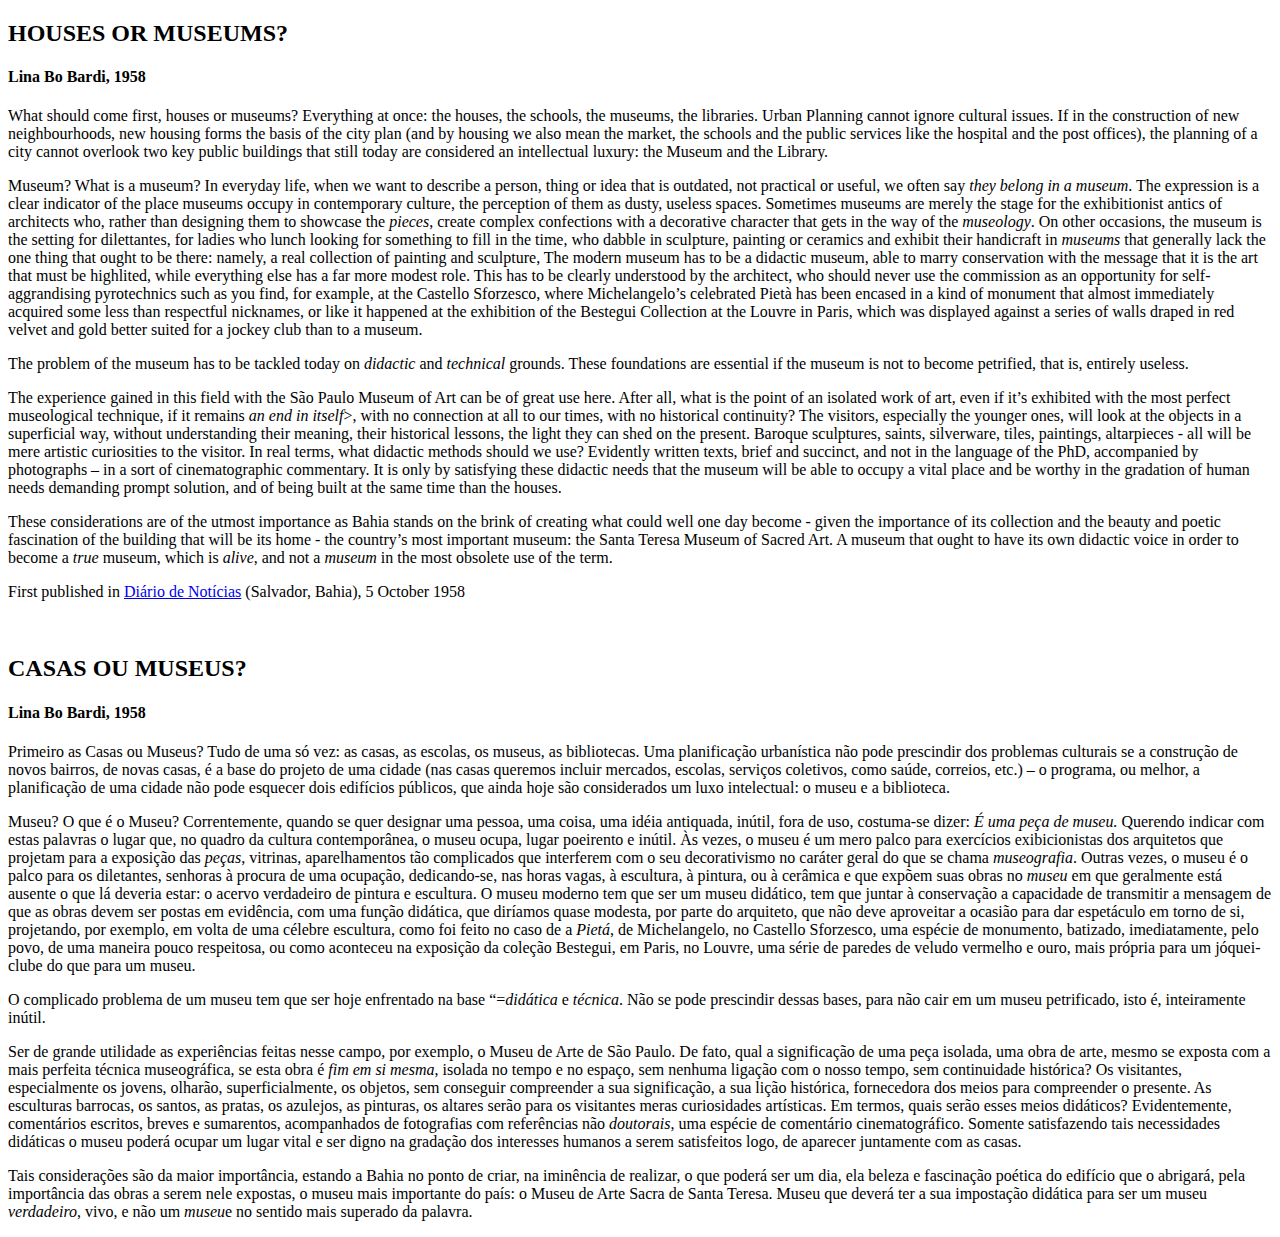
==== exercises/ex03-css.html @ 6d952993 "added ex 02 & 03" ====
<!DOCTYPE html>
<html lang="en">
<head>
    <meta charset="UTF-8">
    <meta name="viewport" content="width=device-width, initial-scale=1.0">
    <title>Document</title>
    <link href="exercises/style.css" rel="stylesheet"/>

</head>

<div class="box1">
<body>
    <h2>HOUSES OR MUSEUMS?</h2>
<h4>Lina Bo Bardi, 1958</h4>

<p>What should come first, houses or museums? Everything at once: the houses, the schools, the museums, the libraries. Urban Planning cannot ignore cultural issues. If in the construction of new neighbourhoods, new housing forms the basis of the city plan (and by housing we also mean the market, the schools and the public services like the hospital and the post offices), the planning of a city cannot overlook two key public buildings that still today are considered an intellectual luxury: the Museum and the Library.

<p>Museum? What is a museum? In everyday life, when we want to describe a person, thing or idea that is outdated, not practical or useful, we often say <em>they belong in a museum</em>. The expression is a clear indicator of the place museums occupy in contemporary culture, the perception of them as dusty, useless spaces. Sometimes museums are merely the stage for the exhibitionist antics of architects who, rather than designing them to showcase the <em>pieces</em>, create complex confections with a decorative character that gets in the way of the <em>museology</em>. On other occasions, the museum is the setting for dilettantes, for ladies who lunch looking for something to fill in the time, who dabble in sculpture, painting or ceramics and exhibit their handicraft in <em>museums</em> that generally lack the one thing that ought to be there: namely, a real collection of painting and sculpture, The modern museum has to be a didactic museum, able to marry conservation with the message that it is the art that must be highlited, while everything else has a far more modest role. This has to be clearly understood by the architect, who should never use the commission as an opportunity for self-aggrandising pyrotechnics such as you find, for example, at the Castello Sforzesco, where Michelangelo’s celebrated Pietà has been encased in a kind of monument that almost immediately acquired some less than respectful nicknames, or like it happened at the exhibition of the Bestegui Collection at the Louvre in Paris, which was displayed against a series of walls draped in red velvet and gold better suited for a jockey club than to a museum.
</p>
<p>The problem of the museum has to be tackled today on <em>didactic</em> and <em>technical</em> grounds. These foundations are essential if the museum is not to become petrified, that is, entirely useless.
</p>
<p>The experience gained in this field with the São Paulo Museum of Art can be of great use here. After all, what is the point of an isolated work of art, even if it’s exhibited with the most perfect museological technique, if it remains <em>an end in itself</em>>, with no connection at all to our times, with no historical continuity? The visitors, especially the younger ones, will look at the objects in a superficial way, without understanding their meaning, their historical lessons, the light they can shed on the present. Baroque sculptures, saints, silverware, tiles, paintings, altarpieces - all will be mere artistic curiosities to the visitor. In real terms, what didactic methods should we use? Evidently written texts, brief and succinct, and not in the language of the PhD, accompanied by photographs – in a sort of cinematographic commentary. It is only by satisfying these didactic needs that the museum will be able to occupy a vital place and be worthy in the gradation of human needs demanding prompt solution, and of being built at the same time than the houses.
</p>
<p>These considerations are of the utmost importance as Bahia stands on the brink of creating what could well one day become - given the importance of its collection and the beauty and poetic fascination of the building that will be its home - the country’s most important museum: the Santa Teresa Museum of Sacred Art. A museum that ought to have its own didactic voice in order to become a <em>true</em> museum, which is <em>alive</em>, and not a <em>museum</em> in the most obsolete use of the term.
</p>
<p>First published in <a href="https://www.dn.pt/">Diário de Notícias</a> (Salvador, Bahia), 5 October 1958
</p>
</div>

<br>
<div class="box1">
<p><h2>CASAS OU MUSEUS?</h2></p>
<h4>Lina Bo Bardi, 1958</h4>

<p>Primeiro as Casas ou Museus? Tudo de uma só vez: as casas, as escolas, os museus, as bibliotecas. Uma planificação urbanística não pode prescindir dos problemas culturais se a construção de novos bairros, de novas casas, é a base do projeto de uma cidade (nas casas queremos incluir mercados, escolas, serviços coletivos, como saúde, correios, etc.) – o programa, ou melhor, a planificação de uma cidade não pode esquecer dois edifícios públicos, que ainda hoje são considerados um luxo intelectual: o museu e a biblioteca.
</p>
<p>Museu? O que é o Museu? Correntemente, quando se quer designar uma pessoa, uma coisa, uma idéia antiquada, inútil, fora de uso, costuma-se dizer: <em>É uma peça de museu.</em> Querendo indicar com estas palavras o lugar que, no quadro da cultura contemporânea, o museu ocupa, lugar poeirento e inútil. Às vezes, o museu é um mero palco para exercícios exibicionistas dos arquitetos que projetam para a exposição das <em>peças</em>, vitrinas, aparelhamentos tão complicados que interferem com o seu decorativismo no caráter geral do que se chama <em>museografia</em>. Outras vezes, o museu é o palco para os diletantes, senhoras à procura de uma ocupação, dedicando-se, nas horas vagas, à escultura, à pintura, ou à cerâmica e que expõem suas obras no <em>museu</em> em que geralmente está ausente o que lá deveria estar: o acervo verdadeiro de pintura e escultura. O museu moderno tem que ser um museu didático, tem que juntar à conservação a capacidade de transmitir a mensagem de que as obras devem ser postas em evidência, com uma função didática, que diríamos quase modesta, por parte do arquiteto, que não deve aproveitar a ocasião para dar espetáculo em torno de si, projetando, por exemplo, em volta de uma célebre escultura, como foi feito no caso de a <em>Pietá</em>, de Michelangelo, no Castello Sforzesco, uma espécie de monumento, batizado, imediatamente, pelo povo, de uma maneira pouco respeitosa, ou como aconteceu na exposição da coleção Bestegui, em Paris, no Louvre, uma série de paredes de veludo vermelho e ouro, mais própria para um jóquei-clube do que para um museu.
</p>
<p>O complicado problema de um museu tem que ser hoje enfrentado na base “=<em>didática</em> e <em>técnica</em>. Não se pode prescindir dessas bases, para não cair em um museu petrificado, isto é, inteiramente inútil.
</p>
<p> Ser de grande utilidade as experiências feitas nesse campo, por exemplo, o Museu de Arte de São Paulo. De fato, qual a significação de uma peça isolada, uma obra de arte, mesmo se exposta com a mais perfeita técnica museográfica, se esta obra é <em>fim em si mesma</em>, isolada no tempo e no espaço, sem nenhuma ligação com o nosso tempo, sem continuidade histórica? Os visitantes, especialmente os jovens, olharão, superficialmente, os objetos, sem conseguir compreender a sua significação, a sua lição histórica, fornecedora dos meios para compreender o presente. As esculturas barrocas, os santos, as pratas, os azulejos, as pinturas, os altares serão para os visitantes meras curiosidades artísticas. Em termos, quais serão esses meios didáticos? Evidentemente, comentários escritos, breves e sumarentos, acompanhados de fotografias com referências não <em>doutorais</em>, uma espécie de comentário cinematográfico. Somente satisfazendo tais necessidades didáticas o museu poderá ocupar um lugar vital e ser digno na gradação dos interesses humanos a serem satisfeitos logo, de aparecer juntamente com as casas.
</p>
<p>Tais considerações são da maior importância, estando a Bahia no ponto de criar, na iminência de realizar, o que poderá ser um dia, ela beleza e fascinação poética do edifício que o abrigará, pela importância das obras a serem nele expostas, o museu mais importante do país: o Museu de Arte Sacra de Santa Teresa. Museu que deverá ter a sua impostação didática para ser um museu <em>verdadeiro</em>, vivo, e não um <em>museu</em>e no sentido mais superado da palavra.
</p>
</div>

</body>
</html>
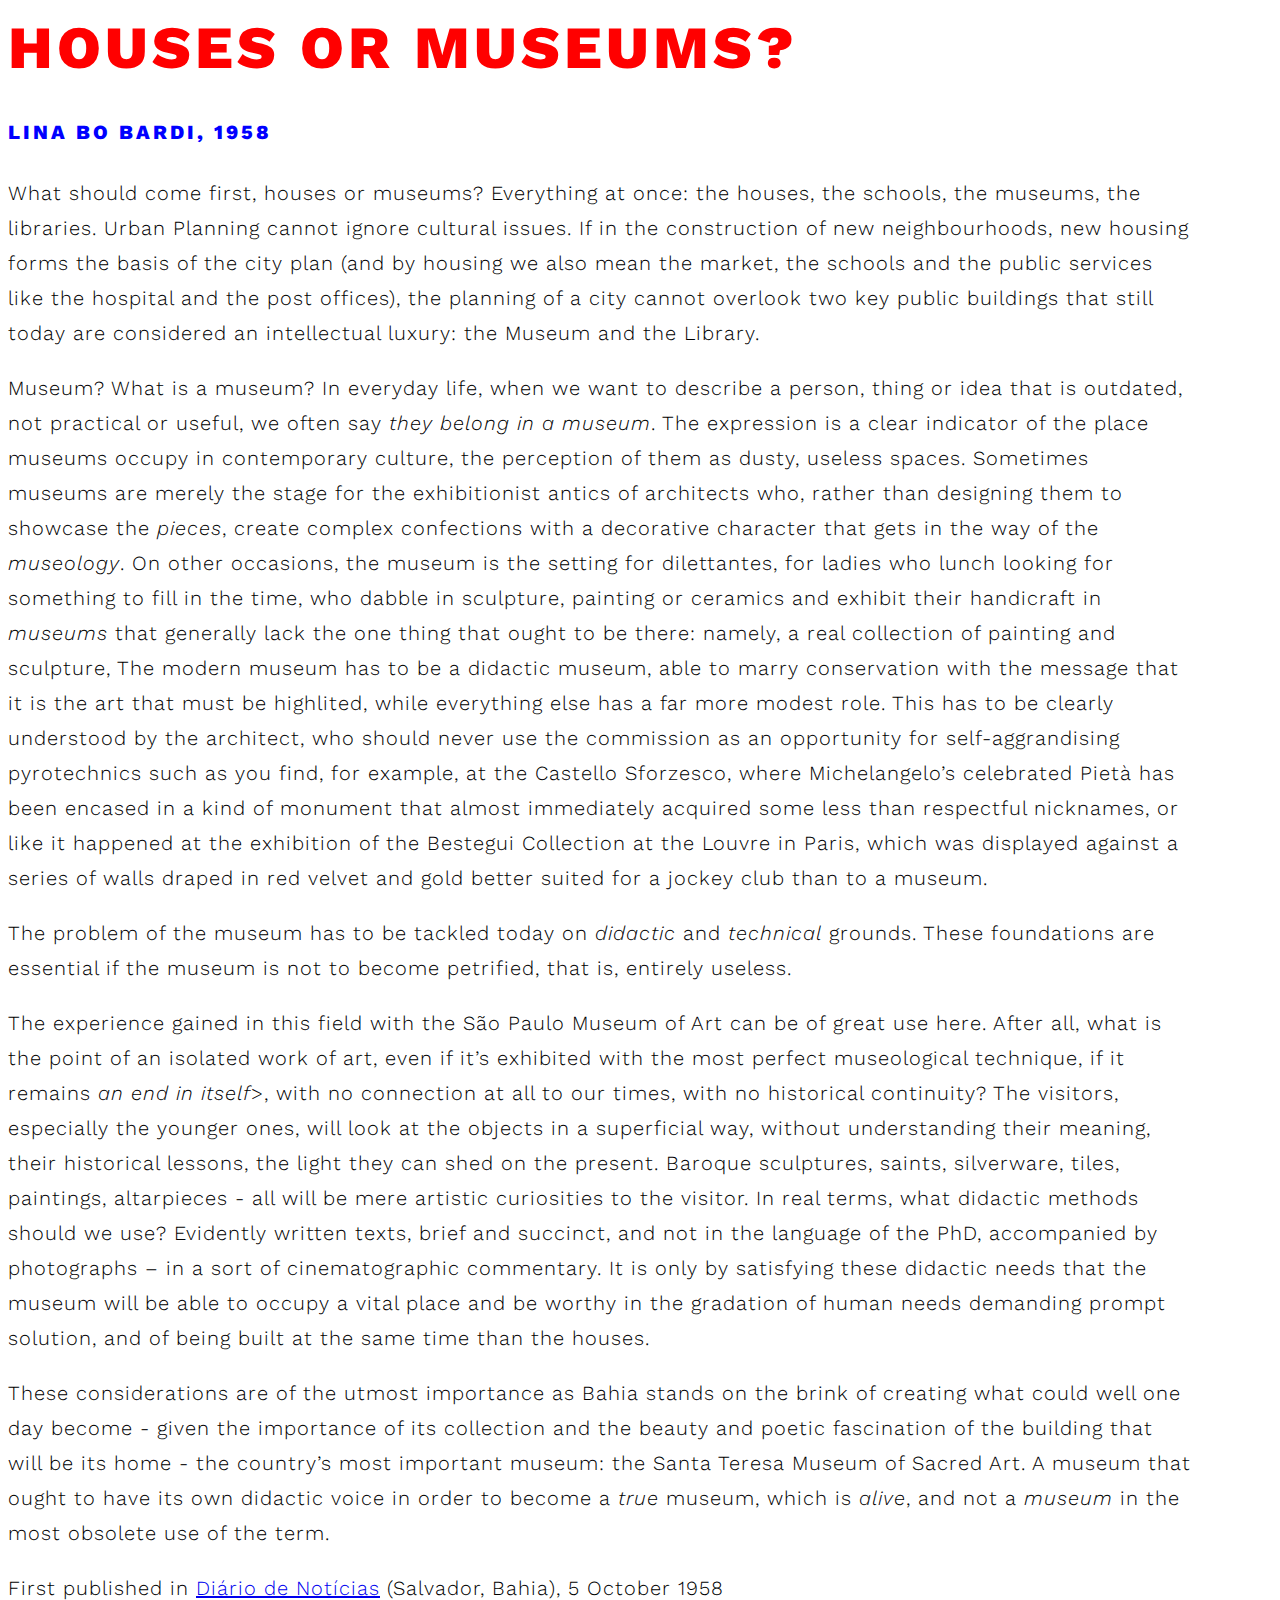
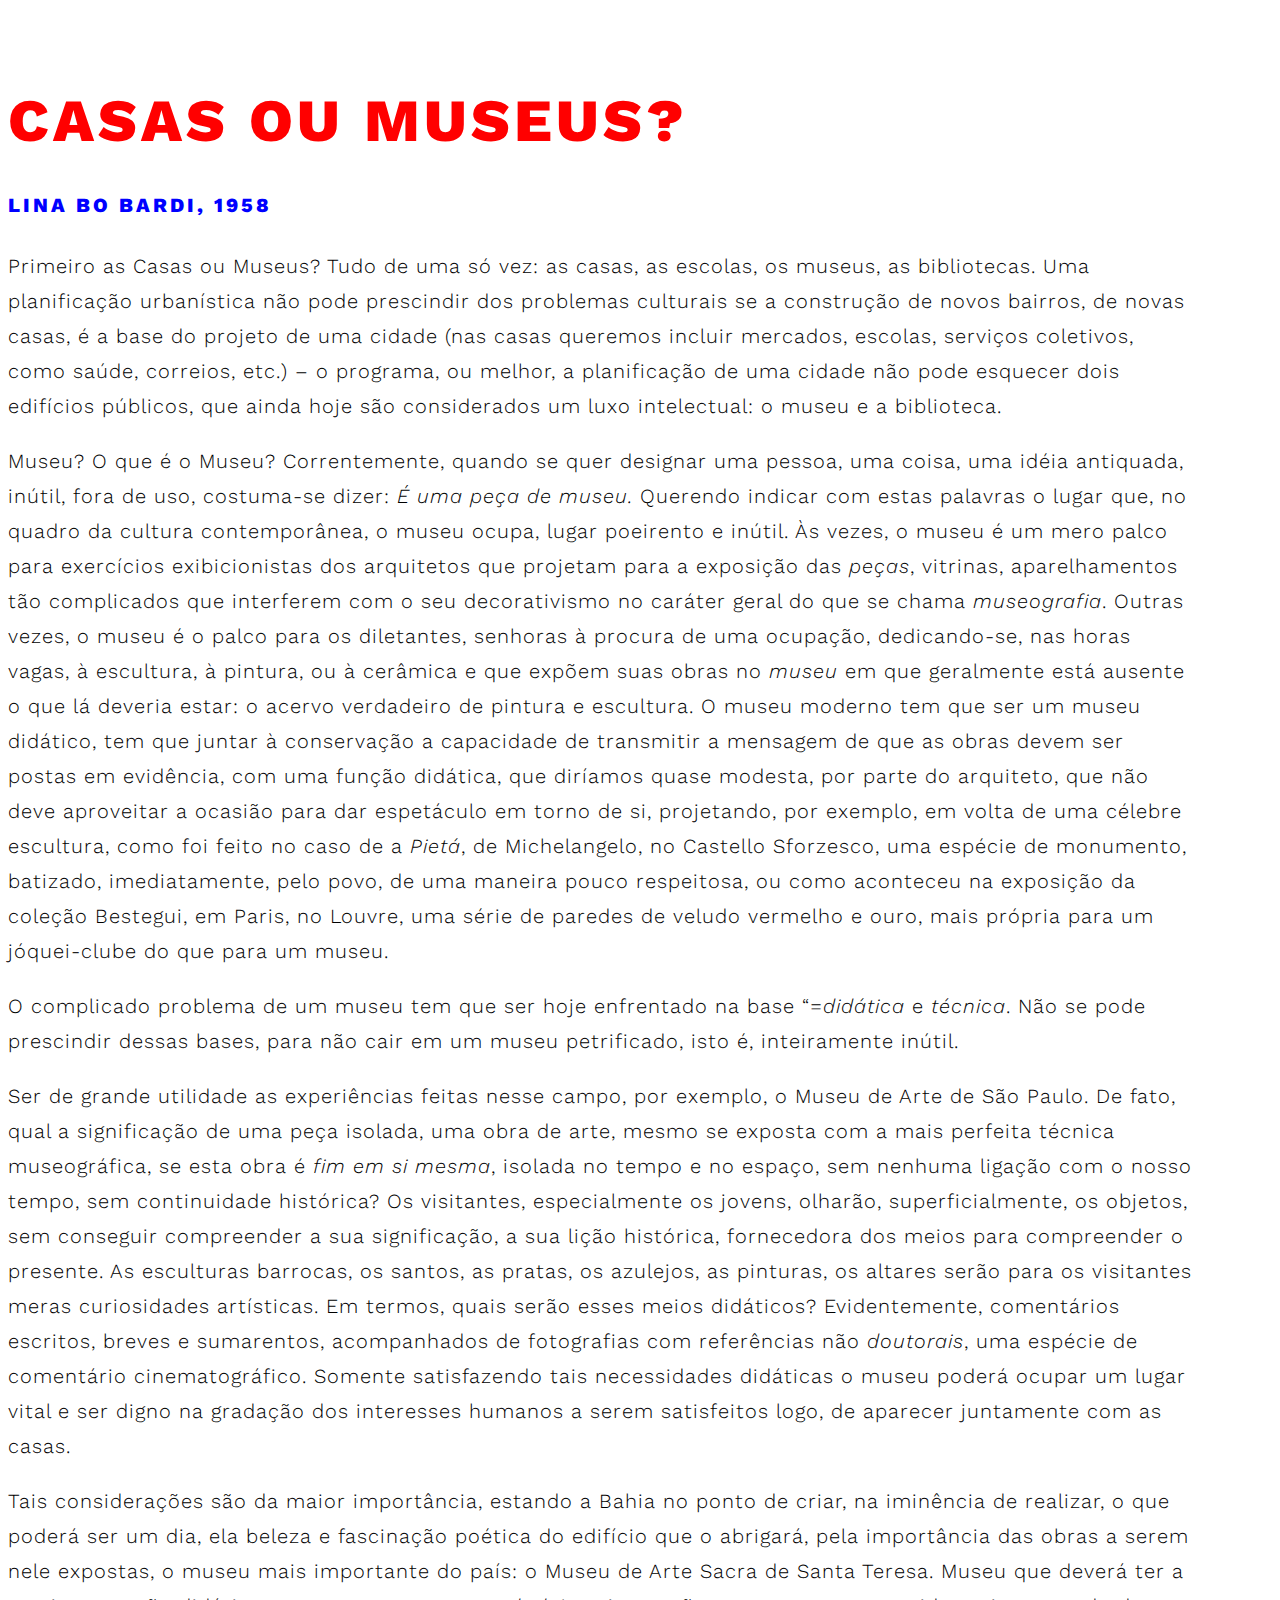
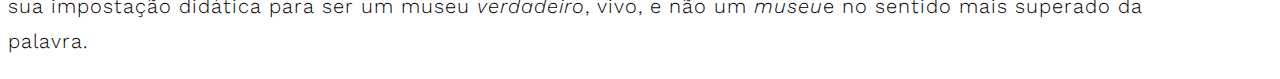
==== commit 2a4028c1: "changed css links" ====
--- a/exercises/ex03-css.html
+++ b/exercises/ex03-css.html
@@ -4,45 +4,50 @@
     <meta charset="UTF-8">
     <meta name="viewport" content="width=device-width, initial-scale=1.0">
     <title>Document</title>
-    <link href="exercises/style.css" rel="stylesheet"/>
 
+    <link href="exercises/style03.css" rel="stylesheet">
+    <link rel="preconnect" href="https://fonts.gstatic.com">
+    <link href="https://fonts.googleapis.com/css2?family=Work+Sans:ital,wght@0,400;0,500;0,600;0,700;0,800;1,400;1,500;1,600;1,700;1,800&display=swap" rel="stylesheet">
 </head>
 
-<div class="box1">
 <body>
-    <h2>HOUSES OR MUSEUMS?</h2>
-<h4>Lina Bo Bardi, 1958</h4>
-
-<p>What should come first, houses or museums? Everything at once: the houses, the schools, the museums, the libraries. Urban Planning cannot ignore cultural issues. If in the construction of new neighbourhoods, new housing forms the basis of the city plan (and by housing we also mean the market, the schools and the public services like the hospital and the post offices), the planning of a city cannot overlook two key public buildings that still today are considered an intellectual luxury: the Museum and the Library.
-
-<p>Museum? What is a museum? In everyday life, when we want to describe a person, thing or idea that is outdated, not practical or useful, we often say <em>they belong in a museum</em>. The expression is a clear indicator of the place museums occupy in contemporary culture, the perception of them as dusty, useless spaces. Sometimes museums are merely the stage for the exhibitionist antics of architects who, rather than designing them to showcase the <em>pieces</em>, create complex confections with a decorative character that gets in the way of the <em>museology</em>. On other occasions, the museum is the setting for dilettantes, for ladies who lunch looking for something to fill in the time, who dabble in sculpture, painting or ceramics and exhibit their handicraft in <em>museums</em> that generally lack the one thing that ought to be there: namely, a real collection of painting and sculpture, The modern museum has to be a didactic museum, able to marry conservation with the message that it is the art that must be highlited, while everything else has a far more modest role. This has to be clearly understood by the architect, who should never use the commission as an opportunity for self-aggrandising pyrotechnics such as you find, for example, at the Castello Sforzesco, where Michelangelo’s celebrated Pietà has been encased in a kind of monument that almost immediately acquired some less than respectful nicknames, or like it happened at the exhibition of the Bestegui Collection at the Louvre in Paris, which was displayed against a series of walls draped in red velvet and gold better suited for a jockey club than to a museum.
-</p>
-<p>The problem of the museum has to be tackled today on <em>didactic</em> and <em>technical</em> grounds. These foundations are essential if the museum is not to become petrified, that is, entirely useless.
-</p>
-<p>The experience gained in this field with the São Paulo Museum of Art can be of great use here. After all, what is the point of an isolated work of art, even if it’s exhibited with the most perfect museological technique, if it remains <em>an end in itself</em>>, with no connection at all to our times, with no historical continuity? The visitors, especially the younger ones, will look at the objects in a superficial way, without understanding their meaning, their historical lessons, the light they can shed on the present. Baroque sculptures, saints, silverware, tiles, paintings, altarpieces - all will be mere artistic curiosities to the visitor. In real terms, what didactic methods should we use? Evidently written texts, brief and succinct, and not in the language of the PhD, accompanied by photographs – in a sort of cinematographic commentary. It is only by satisfying these didactic needs that the museum will be able to occupy a vital place and be worthy in the gradation of human needs demanding prompt solution, and of being built at the same time than the houses.
-</p>
-<p>These considerations are of the utmost importance as Bahia stands on the brink of creating what could well one day become - given the importance of its collection and the beauty and poetic fascination of the building that will be its home - the country’s most important museum: the Santa Teresa Museum of Sacred Art. A museum that ought to have its own didactic voice in order to become a <em>true</em> museum, which is <em>alive</em>, and not a <em>museum</em> in the most obsolete use of the term.
-</p>
-<p>First published in <a href="https://www.dn.pt/">Diário de Notícias</a> (Salvador, Bahia), 5 October 1958
-</p>
-</div>
-
-<br>
-<div class="box1">
-<p><h2>CASAS OU MUSEUS?</h2></p>
-<h4>Lina Bo Bardi, 1958</h4>
-
-<p>Primeiro as Casas ou Museus? Tudo de uma só vez: as casas, as escolas, os museus, as bibliotecas. Uma planificação urbanística não pode prescindir dos problemas culturais se a construção de novos bairros, de novas casas, é a base do projeto de uma cidade (nas casas queremos incluir mercados, escolas, serviços coletivos, como saúde, correios, etc.) – o programa, ou melhor, a planificação de uma cidade não pode esquecer dois edifícios públicos, que ainda hoje são considerados um luxo intelectual: o museu e a biblioteca.
-</p>
-<p>Museu? O que é o Museu? Correntemente, quando se quer designar uma pessoa, uma coisa, uma idéia antiquada, inútil, fora de uso, costuma-se dizer: <em>É uma peça de museu.</em> Querendo indicar com estas palavras o lugar que, no quadro da cultura contemporânea, o museu ocupa, lugar poeirento e inútil. Às vezes, o museu é um mero palco para exercícios exibicionistas dos arquitetos que projetam para a exposição das <em>peças</em>, vitrinas, aparelhamentos tão complicados que interferem com o seu decorativismo no caráter geral do que se chama <em>museografia</em>. Outras vezes, o museu é o palco para os diletantes, senhoras à procura de uma ocupação, dedicando-se, nas horas vagas, à escultura, à pintura, ou à cerâmica e que expõem suas obras no <em>museu</em> em que geralmente está ausente o que lá deveria estar: o acervo verdadeiro de pintura e escultura. O museu moderno tem que ser um museu didático, tem que juntar à conservação a capacidade de transmitir a mensagem de que as obras devem ser postas em evidência, com uma função didática, que diríamos quase modesta, por parte do arquiteto, que não deve aproveitar a ocasião para dar espetáculo em torno de si, projetando, por exemplo, em volta de uma célebre escultura, como foi feito no caso de a <em>Pietá</em>, de Michelangelo, no Castello Sforzesco, uma espécie de monumento, batizado, imediatamente, pelo povo, de uma maneira pouco respeitosa, ou como aconteceu na exposição da coleção Bestegui, em Paris, no Louvre, uma série de paredes de veludo vermelho e ouro, mais própria para um jóquei-clube do que para um museu.
-</p>
-<p>O complicado problema de um museu tem que ser hoje enfrentado na base “=<em>didática</em> e <em>técnica</em>. Não se pode prescindir dessas bases, para não cair em um museu petrificado, isto é, inteiramente inútil.
-</p>
-<p> Ser de grande utilidade as experiências feitas nesse campo, por exemplo, o Museu de Arte de São Paulo. De fato, qual a significação de uma peça isolada, uma obra de arte, mesmo se exposta com a mais perfeita técnica museográfica, se esta obra é <em>fim em si mesma</em>, isolada no tempo e no espaço, sem nenhuma ligação com o nosso tempo, sem continuidade histórica? Os visitantes, especialmente os jovens, olharão, superficialmente, os objetos, sem conseguir compreender a sua significação, a sua lição histórica, fornecedora dos meios para compreender o presente. As esculturas barrocas, os santos, as pratas, os azulejos, as pinturas, os altares serão para os visitantes meras curiosidades artísticas. Em termos, quais serão esses meios didáticos? Evidentemente, comentários escritos, breves e sumarentos, acompanhados de fotografias com referências não <em>doutorais</em>, uma espécie de comentário cinematográfico. Somente satisfazendo tais necessidades didáticas o museu poderá ocupar um lugar vital e ser digno na gradação dos interesses humanos a serem satisfeitos logo, de aparecer juntamente com as casas.
-</p>
-<p>Tais considerações são da maior importância, estando a Bahia no ponto de criar, na iminência de realizar, o que poderá ser um dia, ela beleza e fascinação poética do edifício que o abrigará, pela importância das obras a serem nele expostas, o museu mais importante do país: o Museu de Arte Sacra de Santa Teresa. Museu que deverá ter a sua impostação didática para ser um museu <em>verdadeiro</em>, vivo, e não um <em>museu</em>e no sentido mais superado da palavra.
-</p>
-</div>
-
+    <div class="box1">
+        <body>
+            <h2>HOUSES OR MUSEUMS?</h2>
+        <h4>Lina Bo Bardi, 1958</h4>
+        
+        <p>What should come first, houses or museums? Everything at once: the houses, the schools, the museums, the libraries. Urban Planning cannot ignore cultural issues. If in the construction of new neighbourhoods, new housing forms the basis of the city plan (and by housing we also mean the market, the schools and the public services like the hospital and the post offices), the planning of a city cannot overlook two key public buildings that still today are considered an intellectual luxury: the Museum and the Library.
+        
+        <p>Museum? What is a museum? In everyday life, when we want to describe a person, thing or idea that is outdated, not practical or useful, we often say <em>they belong in a museum</em>. The expression is a clear indicator of the place museums occupy in contemporary culture, the perception of them as dusty, useless spaces. Sometimes museums are merely the stage for the exhibitionist antics of architects who, rather than designing them to showcase the <em>pieces</em>, create complex confections with a decorative character that gets in the way of the <em>museology</em>. On other occasions, the museum is the setting for dilettantes, for ladies who lunch looking for something to fill in the time, who dabble in sculpture, painting or ceramics and exhibit their handicraft in <em>museums</em> that generally lack the one thing that ought to be there: namely, a real collection of painting and sculpture, The modern museum has to be a didactic museum, able to marry conservation with the message that it is the art that must be highlited, while everything else has a far more modest role. This has to be clearly understood by the architect, who should never use the commission as an opportunity for self-aggrandising pyrotechnics such as you find, for example, at the Castello Sforzesco, where Michelangelo’s celebrated Pietà has been encased in a kind of monument that almost immediately acquired some less than respectful nicknames, or like it happened at the exhibition of the Bestegui Collection at the Louvre in Paris, which was displayed against a series of walls draped in red velvet and gold better suited for a jockey club than to a museum.
+        </p>
+        <p>The problem of the museum has to be tackled today on <em>didactic</em> and <em>technical</em> grounds. These foundations are essential if the museum is not to become petrified, that is, entirely useless.
+        </p>
+        <p>The experience gained in this field with the São Paulo Museum of Art can be of great use here. After all, what is the point of an isolated work of art, even if it’s exhibited with the most perfect museological technique, if it remains <em>an end in itself</em>>, with no connection at all to our times, with no historical continuity? The visitors, especially the younger ones, will look at the objects in a superficial way, without understanding their meaning, their historical lessons, the light they can shed on the present. Baroque sculptures, saints, silverware, tiles, paintings, altarpieces - all will be mere artistic curiosities to the visitor. In real terms, what didactic methods should we use? Evidently written texts, brief and succinct, and not in the language of the PhD, accompanied by photographs – in a sort of cinematographic commentary. It is only by satisfying these didactic needs that the museum will be able to occupy a vital place and be worthy in the gradation of human needs demanding prompt solution, and of being built at the same time than the houses.
+        </p>
+        <p>These considerations are of the utmost importance as Bahia stands on the brink of creating what could well one day become - given the importance of its collection and the beauty and poetic fascination of the building that will be its home - the country’s most important museum: the Santa Teresa Museum of Sacred Art. A museum that ought to have its own didactic voice in order to become a <em>true</em> museum, which is <em>alive</em>, and not a <em>museum</em> in the most obsolete use of the term.
+        </p>
+        <p>First published in <a href="https://www.dn.pt/">Diário de Notícias</a> (Salvador, Bahia), 5 October 1958
+        </p>
+        </div>
+        
+        <br>
+        <div class="box1">
+        <p><h2>CASAS OU MUSEUS?</h2></p>
+        <h4>Lina Bo Bardi, 1958</h4>
+        
+        <p>Primeiro as Casas ou Museus? Tudo de uma só vez: as casas, as escolas, os museus, as bibliotecas. Uma planificação urbanística não pode prescindir dos problemas culturais se a construção de novos bairros, de novas casas, é a base do projeto de uma cidade (nas casas queremos incluir mercados, escolas, serviços coletivos, como saúde, correios, etc.) – o programa, ou melhor, a planificação de uma cidade não pode esquecer dois edifícios públicos, que ainda hoje são considerados um luxo intelectual: o museu e a biblioteca.
+        </p>
+        <p>Museu? O que é o Museu? Correntemente, quando se quer designar uma pessoa, uma coisa, uma idéia antiquada, inútil, fora de uso, costuma-se dizer: <em>É uma peça de museu.</em> Querendo indicar com estas palavras o lugar que, no quadro da cultura contemporânea, o museu ocupa, lugar poeirento e inútil. Às vezes, o museu é um mero palco para exercícios exibicionistas dos arquitetos que projetam para a exposição das <em>peças</em>, vitrinas, aparelhamentos tão complicados que interferem com o seu decorativismo no caráter geral do que se chama <em>museografia</em>. Outras vezes, o museu é o palco para os diletantes, senhoras à procura de uma ocupação, dedicando-se, nas horas vagas, à escultura, à pintura, ou à cerâmica e que expõem suas obras no <em>museu</em> em que geralmente está ausente o que lá deveria estar: o acervo verdadeiro de pintura e escultura. O museu moderno tem que ser um museu didático, tem que juntar à conservação a capacidade de transmitir a mensagem de que as obras devem ser postas em evidência, com uma função didática, que diríamos quase modesta, por parte do arquiteto, que não deve aproveitar a ocasião para dar espetáculo em torno de si, projetando, por exemplo, em volta de uma célebre escultura, como foi feito no caso de a <em>Pietá</em>, de Michelangelo, no Castello Sforzesco, uma espécie de monumento, batizado, imediatamente, pelo povo, de uma maneira pouco respeitosa, ou como aconteceu na exposição da coleção Bestegui, em Paris, no Louvre, uma série de paredes de veludo vermelho e ouro, mais própria para um jóquei-clube do que para um museu.
+        </p>
+        <p>O complicado problema de um museu tem que ser hoje enfrentado na base “=<em>didática</em> e <em>técnica</em>. Não se pode prescindir dessas bases, para não cair em um museu petrificado, isto é, inteiramente inútil.
+        </p>
+        <p> Ser de grande utilidade as experiências feitas nesse campo, por exemplo, o Museu de Arte de São Paulo. De fato, qual a significação de uma peça isolada, uma obra de arte, mesmo se exposta com a mais perfeita técnica museográfica, se esta obra é <em>fim em si mesma</em>, isolada no tempo e no espaço, sem nenhuma ligação com o nosso tempo, sem continuidade histórica? Os visitantes, especialmente os jovens, olharão, superficialmente, os objetos, sem conseguir compreender a sua significação, a sua lição histórica, fornecedora dos meios para compreender o presente. As esculturas barrocas, os santos, as pratas, os azulejos, as pinturas, os altares serão para os visitantes meras curiosidades artísticas. Em termos, quais serão esses meios didáticos? Evidentemente, comentários escritos, breves e sumarentos, acompanhados de fotografias com referências não <em>doutorais</em>, uma espécie de comentário cinematográfico. Somente satisfazendo tais necessidades didáticas o museu poderá ocupar um lugar vital e ser digno na gradação dos interesses humanos a serem satisfeitos logo, de aparecer juntamente com as casas.
+        </p>
+        <p>Tais considerações são da maior importância, estando a Bahia no ponto de criar, na iminência de realizar, o que poderá ser um dia, ela beleza e fascinação poética do edifício que o abrigará, pela importância das obras a serem nele expostas, o museu mais importante do país: o Museu de Arte Sacra de Santa Teresa. Museu que deverá ter a sua impostação didática para ser um museu <em>verdadeiro</em>, vivo, e não um <em>museu</em>e no sentido mais superado da palavra.
+        </p>
+        </div>
+        
+        </body>
+        </html>
 </body>
 </html>--- a/exercises/exercises/style03.css
+++ b/exercises/exercises/style03.css
@@ -0,0 +1,48 @@
+
+
+@import url('https://fonts.googleapis.com/css2?family=Work+Sans:ital,wght@0,400;0,500;0,600;0,700;0,800;1,400;1,500;1,600;1,700;1,800&display=swap');
+
+
+.row {
+    display: flex;
+    line-height: 1.68;
+  }
+
+.column {
+    padding: 10px 20px;
+    display: flex;
+    flex-direction: column;
+    flex: 1;
+  }
+  
+
+h2 {
+    font-family: 'Work Sans', sans-serif ;
+    font-weight: 800;
+    font-size: 60px;
+    color: red;
+    letter-spacing: 4px;
+    display: inline-block;
+    line-height: 100px;
+    margin-top: -10px;
+    margin-bottom: -10px;
+}
+
+h4{
+    font-family: 'Work Sans', sans-serif;
+    font-weight: 800;
+    font-size: 20px;
+    color: blue;
+    letter-spacing: 3px;
+    text-transform: uppercase;
+}
+
+body{
+    font-family: 'Work Sans', sans-serif;
+    font-weight: 300;
+    font-size: 20px;
+    letter-spacing: 1px;
+    line-height: 35px;
+    padding-right: 80px;
+}
+
